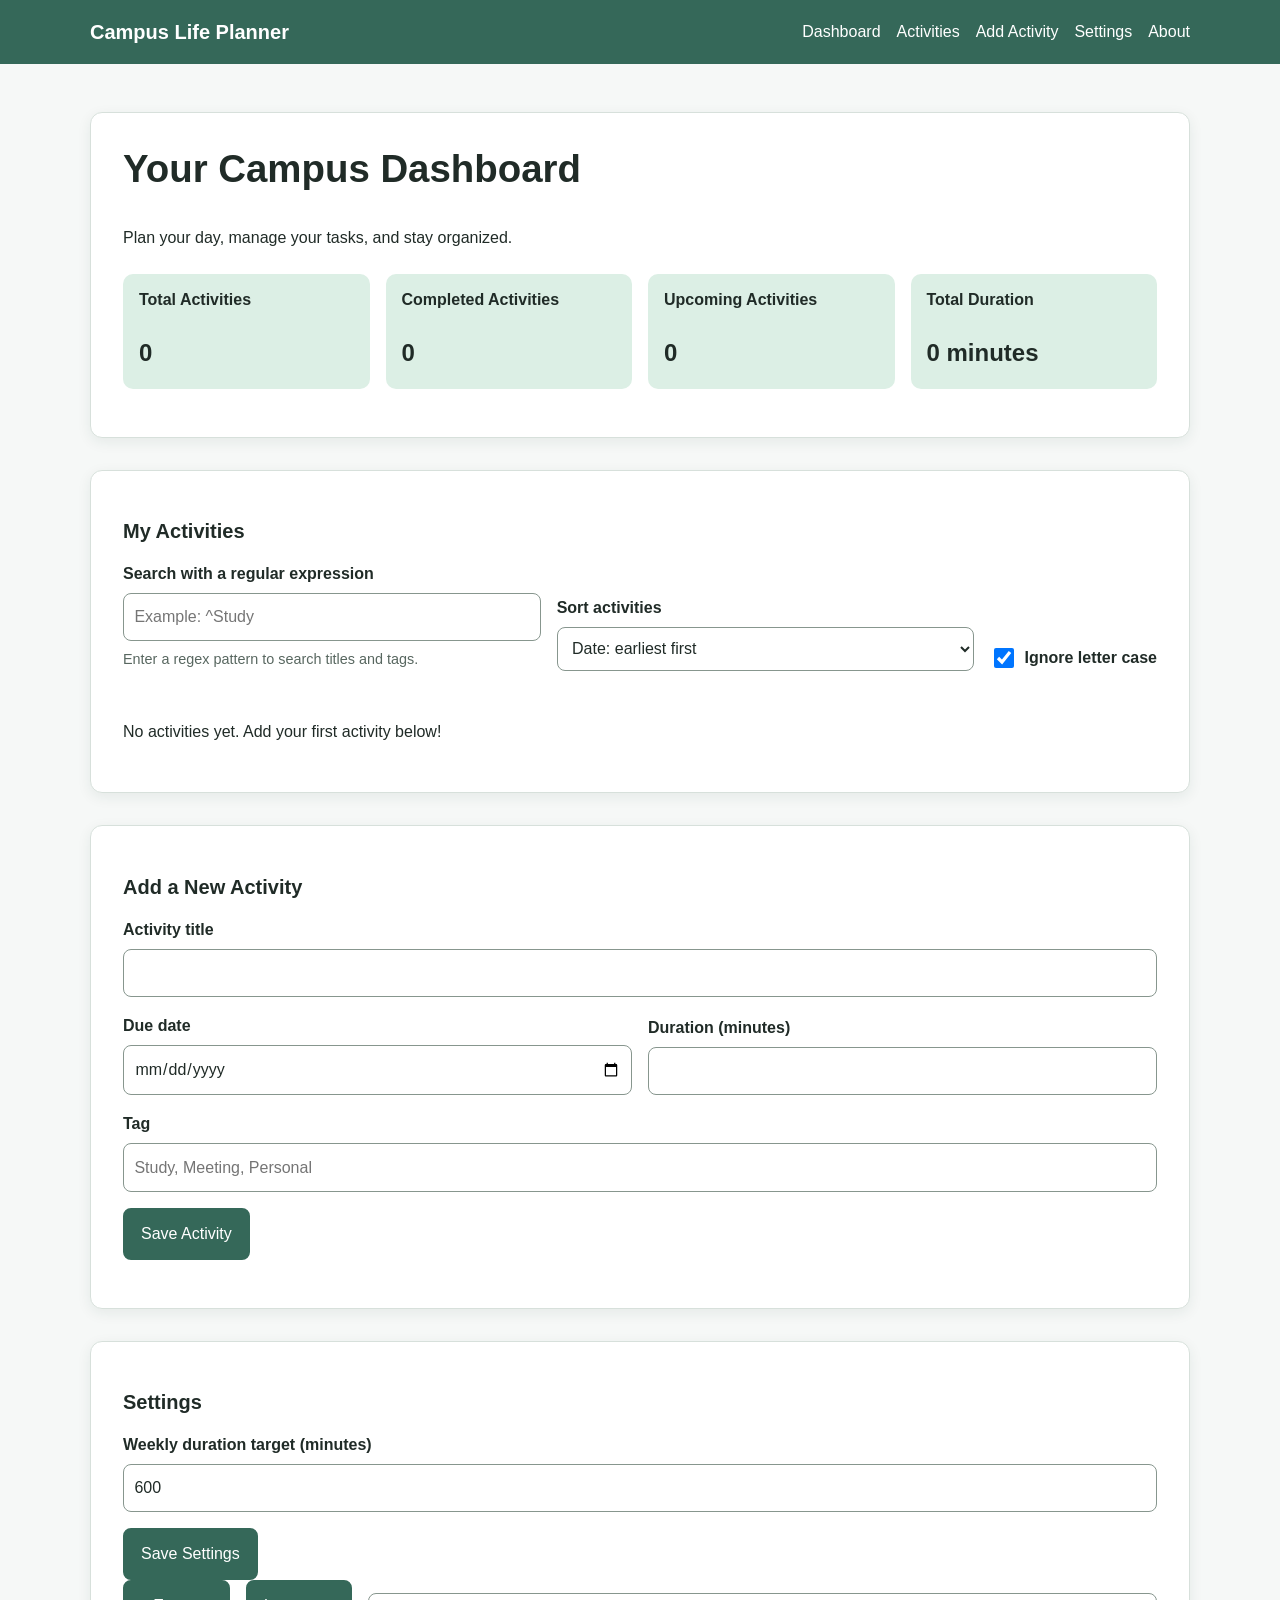
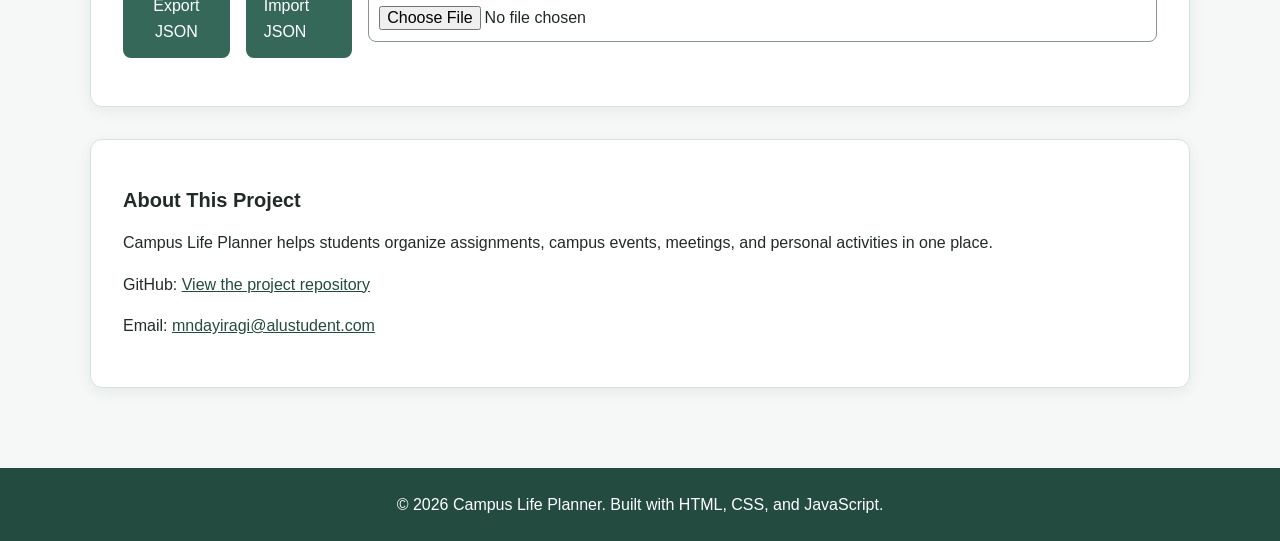
==== index.html @ ae44c3ca "M2: Build semantic HTML and responsive base CSS" ====
<!DOCTYPE html>
<html lang="en">
<head>
  <meta charset="UTF-8">
  <meta name="viewport" content="width=device-width, initial-scale=1.0">
  <meta name="description" content="Organize your campus tasks, events, and deadlines with Campus Life Planner.">
  <title>Campus Life Planner</title>
  <link rel="stylesheet" href="styles/style.css">
  <script type="module" src="scripts/main.js"></script>
</head>
<body>
  <a class="skip-link" href="#main-content">Skip to main content</a>

  <header class="site-header">
    <div class="container header-content">
      <a class="logo" href="#dashboard">Campus Life Planner</a>

      <nav aria-label="Main navigation">
        <ul class="nav-list">
          <li><a href="#dashboard">Dashboard</a></li>
          <li><a href="#activities">Activities</a></li>
          <li><a href="#activity-form">Add Activity</a></li>
          <li><a href="#settings">Settings</a></li>
          <li><a href="#about">About</a></li>
        </ul>
      </nav>
    </div>
  </header>

  <main id="main-content" class="container">
    <section id="dashboard" aria-labelledby="dashboard-title">
      <h1 id="dashboard-title">Your Campus Dashboard</h1>
      <p>Plan your day, manage your tasks, and stay organized.</p>

      <div class="stats-grid">
        <article class="stat-card">
          <h2>Total Activities</h2>
          <p id="total-activities">0</p>
        </article>

        <article class="stat-card">
          <h2>Completed Activities</h2>
          <p id="completed-activities">0</p>
        </article>

        <article class="stat-card">
          <h2>Upcoming Activities</h2>
          <p id="upcoming-activities">0</p>
        </article>

        <article class="stat-card">
          <h2>Total Duration</h2>
          <p id="total-duration">0 minutes</p>
        </article>
      </div>

      <p id="duration-status" role="status" aria-live="polite"></p>
      <p id="error-message" role="alert"></p>
    </section>

    <section id="activities" aria-labelledby="activities-title">
      <h2 id="activities-title">My Activities</h2>

      <div class="toolbar">
        <div class="field">
          <label for="search-input">Search with a regular expression</label>
          <input
            id="search-input"
            type="search"
            placeholder="Example: ^Study"
            aria-describedby="search-help"
          >
          <p id="search-help">Enter a regex pattern to search titles and tags.</p>
        </div>

        <div class="field">
          <label for="sort-select">Sort activities</label>
          <select id="sort-select">
            <option value="date-asc">Date: earliest first</option>
            <option value="date-desc">Date: latest first</option>
            <option value="title-asc">Title: A to Z</option>
            <option value="title-desc">Title: Z to A</option>
            <option value="duration-asc">Duration: shortest first</option>
            <option value="duration-desc">Duration: longest first</option>
          </select>
        </div>

        <label class="checkbox-field">
          <input id="case-insensitive" type="checkbox" checked>
          Ignore letter case
        </label>
      </div>

      <div id="activity-list" class="activity-list" aria-live="polite">
        <p>No activities yet. Add your first activity below!</p>
      </div>
    </section>

    <section id="activity-form" aria-labelledby="form-title">
      <h2 id="form-title">Add a New Activity</h2>

      <form id="activity-entry-form">
        <div class="field">
          <label for="activity-title">Activity title</label>
          <input id="activity-title" name="title" type="text" required maxlength="100">
        </div>

        <div class="form-row">
          <div class="field">
            <label for="due-date">Due date</label>
            <input id="due-date" name="dueDate" type="date" required>
          </div>

          <div class="field">
            <label for="duration">Duration (minutes)</label>
            <input id="duration" name="duration" type="number" min="0" step="1" required>
          </div>
        </div>

        <div class="field">
          <label for="activity-tag">Tag</label>
          <input
            id="activity-tag"
            name="tag"
            type="text"
            placeholder="Study, Meeting, Personal"
            required
          >
        </div>

        <button type="submit">Save Activity</button>
        <button id="cancel-edit" type="button" hidden>Cancel Edit</button>
      </form>

      <p id="form-status" role="status" aria-live="polite"></p>
    </section>

    <section id="settings" aria-labelledby="settings-title">
      <h2 id="settings-title">Settings</h2>

      <form id="settings-form">
        <div class="field">
          <label for="duration-target">Weekly duration target (minutes)</label>
          <input id="duration-target" type="number" min="0" step="1" value="600" required>
        </div>
        <button type="submit">Save Settings</button>
      </form>

      <div class="button-group">
        <button id="export-json" type="button">Export JSON</button>

        <label class="button-label" for="import-json">Import JSON</label>
        <input id="import-json" type="file" accept=".json,application/json">
      </div>

      <p id="settings-status" role="status" aria-live="polite"></p>
    </section>

    <section id="about" aria-labelledby="about-title">
      <h2 id="about-title">About This Project</h2>
      <p>
        Campus Life Planner helps students organize assignments, campus events,
        meetings, and personal activities in one place.
      </p>
      <p>
        GitHub:
        <a href="https://github.com/mndayiragi-hub/Campus_life_planner">
          View the project repository
        </a>
      </p>
      <p>Email: <a href="mndayiragi@alustudent.com">mndayiragi@alustudent.com</a></p>
    </section>
  </main>

  <footer class="site-footer">
    <div class="container">
      <p>&copy; 2026 Campus Life Planner. Built with HTML, CSS, and JavaScript.</p>
    </div>
  </footer>
</body>
</html>
---- styles/style.css ----
/* 1. Base styles */
:root {
  --primary: #356859;
  --primary-dark: #244b40;
  --accent: #dcefe5;
  --background: #f6f8f7;
  --surface: #ffffff;
  --text: #202b27;
  --muted: #586760;
  --border: #d7e0db;
  --danger: #a32626;
  --radius: 12px;
  --shadow: 0 4px 14px rgba(30, 60, 45, 0.08);
}

* {
  box-sizing: border-box;
}

html {
  scroll-behavior: smooth;
  scroll-padding-top: 1rem;
}

body {
  margin: 0;
  font-family: Arial, Helvetica, sans-serif;
  line-height: 1.6;
  color: var(--text);
  background: var(--background);
}

a {
  color: var(--primary-dark);
}

a:hover {
  text-decoration-thickness: 2px;
}

button,
input,
select {
  font: inherit;
}

button,
.button-label {
  display: inline-block;
  padding: 0.7rem 1rem;
  border: 2px solid var(--primary);
  border-radius: 8px;
  color: #ffffff;
  background: var(--primary);
  cursor: pointer;
  transition: background-color 180ms ease, transform 180ms ease;
}

button:hover,
.button-label:hover {
  background: var(--primary-dark);
  border-color: var(--primary-dark);
}

button:active {
  transform: scale(0.98);
}

button:disabled {
  opacity: 0.6;
  cursor: not-allowed;
}

button:focus-visible,
a:focus-visible,
input:focus-visible,
select:focus-visible,
.button-label:focus-within {
  outline: 3px solid #c06b00;
  outline-offset: 3px;
}

[hidden] {
  display: none !important;
}

.skip-link {
  position: absolute;
  top: -100px;
  left: 1rem;
  z-index: 10;
  padding: 0.75rem 1rem;
  background: var(--surface);
  border: 2px solid var(--primary);
  border-radius: 8px;
}

.skip-link:focus {
  top: 1rem;
}

/* 2. Shared layout */
.container {
  width: min(100% - 2rem, 1100px);
  margin-inline: auto;
}

.site-header {
  color: #ffffff;
  background: var(--primary);
}

.header-content {
  display: flex;
  flex-direction: column;
  gap: 0.75rem;
  padding-block: 1rem;
}

.logo {
  color: #ffffff;
  font-size: 1.25rem;
  font-weight: 700;
  text-decoration: none;
}

.nav-list {
  display: flex;
  flex-wrap: wrap;
  gap: 0.5rem 1rem;
  margin: 0;
  padding: 0;
  list-style: none;
}

.nav-list a {
  color: #ffffff;
  text-decoration: none;
}

.nav-list a:hover {
  text-decoration: underline;
}

/* 3. Sections and dashboard */
main {
  padding-block: 2rem;
}

section {
  margin-block: 0 2rem;
  padding: 1.25rem;
  background: var(--surface);
  border: 1px solid var(--border);
  border-radius: var(--radius);
  box-shadow: var(--shadow);
  animation: appear 350ms ease-out both;
}

h1,
h2 {
  line-height: 1.25;
}

h1 {
  margin-top: 0;
  font-size: clamp(1.7rem, 5vw, 2.4rem);
}

h2 {
  font-size: 1.25rem;
}

.stats-grid {
  display: grid;
  grid-template-columns: 1fr;
  gap: 1rem;
  margin-top: 1.5rem;
}

.stat-card {
  padding: 1rem;
  background: var(--accent);
  border-radius: 10px;
}

.stat-card h2 {
  margin-top: 0;
  font-size: 1rem;
}

.stat-card p {
  margin-bottom: 0;
  font-size: 1.5rem;
  font-weight: 700;
}

#duration-status,
#form-status,
#settings-status,
#error-message {
  overflow-wrap: anywhere;
}

#error-message {
  color: var(--danger);
}

/* 4. Search, sorting, and records */
.toolbar,
.form-row,
.button-group {
  display: flex;
  flex-direction: column;
  gap: 1rem;
}

.field {
  display: flex;
  flex: 1;
  flex-direction: column;
  gap: 0.4rem;
  min-width: 0;
  margin-bottom: 1rem;
}

.field label,
.checkbox-field {
  font-weight: 700;
}

input,
select {
  width: 100%;
  min-height: 44px;
  padding: 0.65rem;
  color: var(--text);
  background: var(--surface);
  border: 1px solid #87968e;
  border-radius: 8px;
}

.field p {
  margin: 0;
  color: var(--muted);
  font-size: 0.9rem;
}

.checkbox-field {
  display: flex;
  align-items: center;
  gap: 0.5rem;
}

.checkbox-field input {
  width: 1.2rem;
  min-height: 1.2rem;
}

.activity-list {
  display: grid;
  gap: 1rem;
  margin-top: 1rem;
}

.activity-card {
  padding: 1rem;
  border: 1px solid var(--border);
  border-radius: 10px;
  overflow-wrap: anywhere;
}

.activity-card h3 {
  margin-top: 0;
}

.activity-card p {
  margin-block: 0.5rem;
}

.activity-actions {
  display: flex;
  flex-wrap: wrap;
  gap: 0.5rem;
  margin-top: 1rem;
}

.activity-actions button {
  flex: 1 1 auto;
}

mark {
  color: #202b27;
  background: #ffe08a;
  border-radius: 2px;
}

#cancel-edit {
  margin-left: 0.5rem;
}

#import-json {
  margin-block: 0.5rem 1rem;
}

/* 5. Footer */
.site-footer {
  padding-block: 1.5rem;
  color: #ffffff;
  background: var(--primary-dark);
  text-align: center;
}

.site-footer p {
  margin: 0;
}

/* 6. Animation and reduced-motion support */
@keyframes appear {
  from {
    opacity: 0;
    transform: translateY(8px);
  }

  to {
    opacity: 1;
    transform: translateY(0);
  }
}

@media (prefers-reduced-motion: reduce) {
  *,
  *::before,
  *::after {
    scroll-behavior: auto !important;
    animation-duration: 0.01ms !important;
    animation-iteration-count: 1 !important;
    transition-duration: 0.01ms !important;
  }
}

/* 7. Breakpoint 1: small phones */
@media (min-width: 360px) {
  .container {
    width: min(100% - 2rem, 1100px);
  }

  section {
    padding: 1.5rem;
  }
}

/* 8. Breakpoint 2: tablets */
@media (min-width: 768px) {
  .header-content {
    flex-direction: row;
    align-items: center;
    justify-content: space-between;
  }

  .stats-grid {
    grid-template-columns: repeat(2, minmax(0, 1fr));
  }

  .toolbar,
  .form-row,
  .button-group {
    flex-direction: row;
    align-items: end;
  }

  .checkbox-field {
    margin-bottom: 1rem;
  }

  section {
    padding: 2rem;
  }
}

/* 9. Breakpoint 3: desktop */
@media (min-width: 1024px) {
  .stats-grid {
    grid-template-columns: repeat(4, minmax(0, 1fr));
  }

  main {
    padding-block: 3rem;
  }

  .activity-list {
    grid-template-columns: repeat(2, minmax(0, 1fr));
  }
}
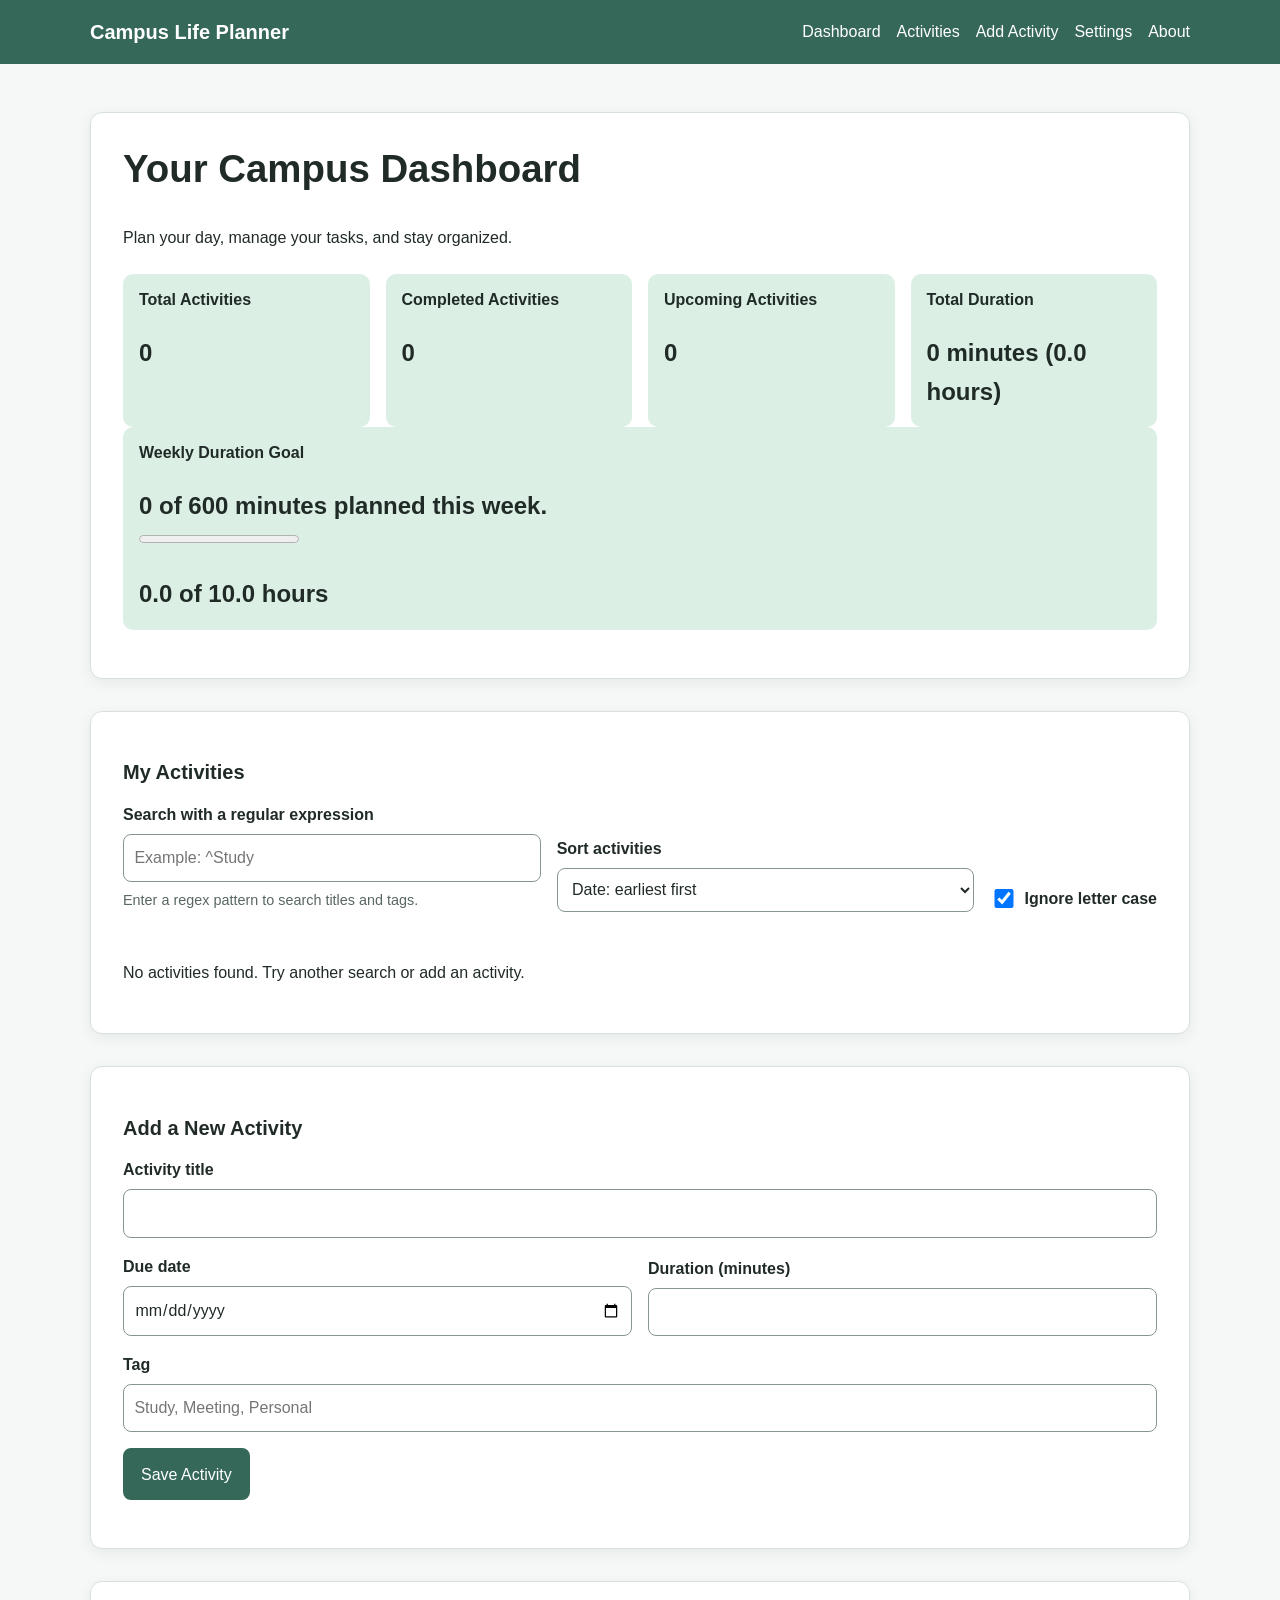
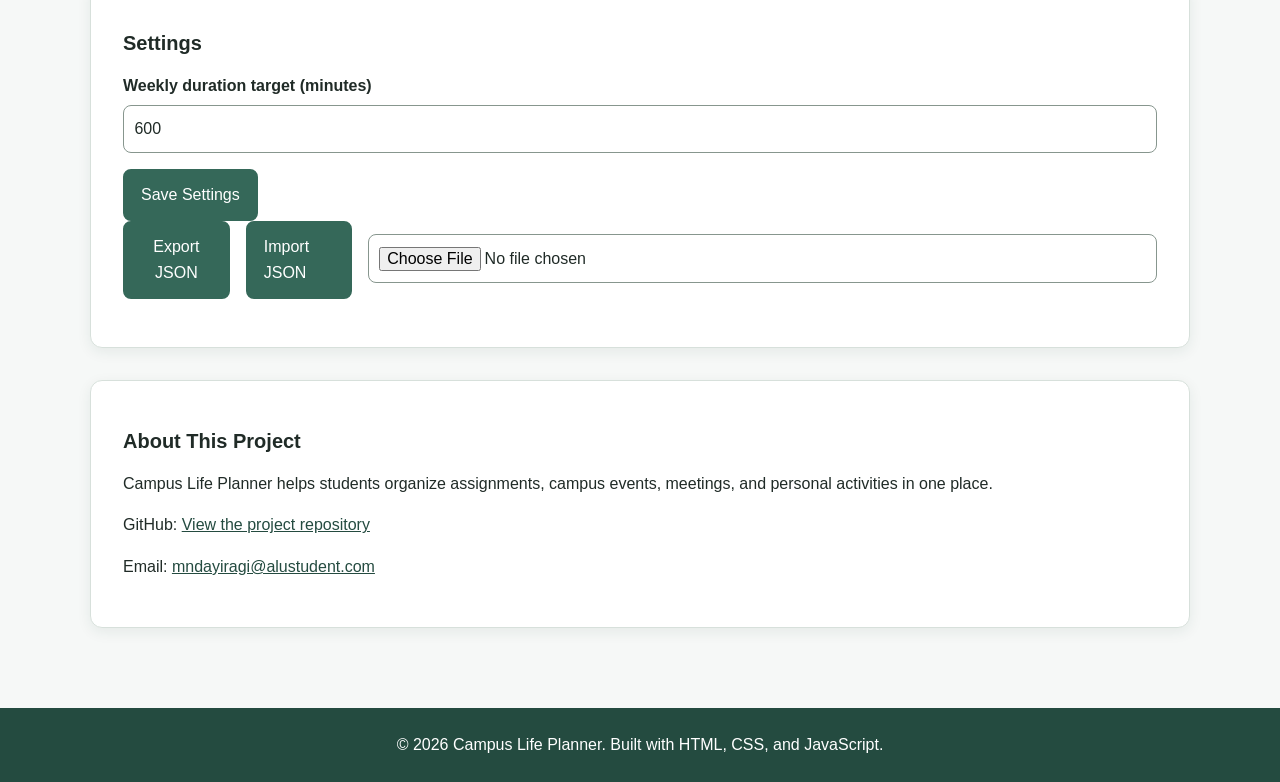
==== commit 67dfe00d: "M3: Implement Campus Life Planner features" ====
--- a/index.html
+++ b/index.html
@@ -54,7 +54,19 @@
           <p id="total-duration">0 minutes</p>
         </article>
       </div>
+      <article class="stat-card">
+        <h2>Weekly Duration Goal</h2>
+        <p id="weekly-progress-text">0 of 600 minutes planned this week.</p>
 
+        <progress
+          id="weekly-progress"
+          value="0"
+          max="600"
+          aria-label="Weekly duration goal progress"
+        ></progress>
+
+        <p id="weekly-progress-hours">0.0 of 10.0 hours</p>
+      </article>
       <p id="duration-status" role="status" aria-live="polite"></p>
       <p id="error-message" role="alert"></p>
     </section>
